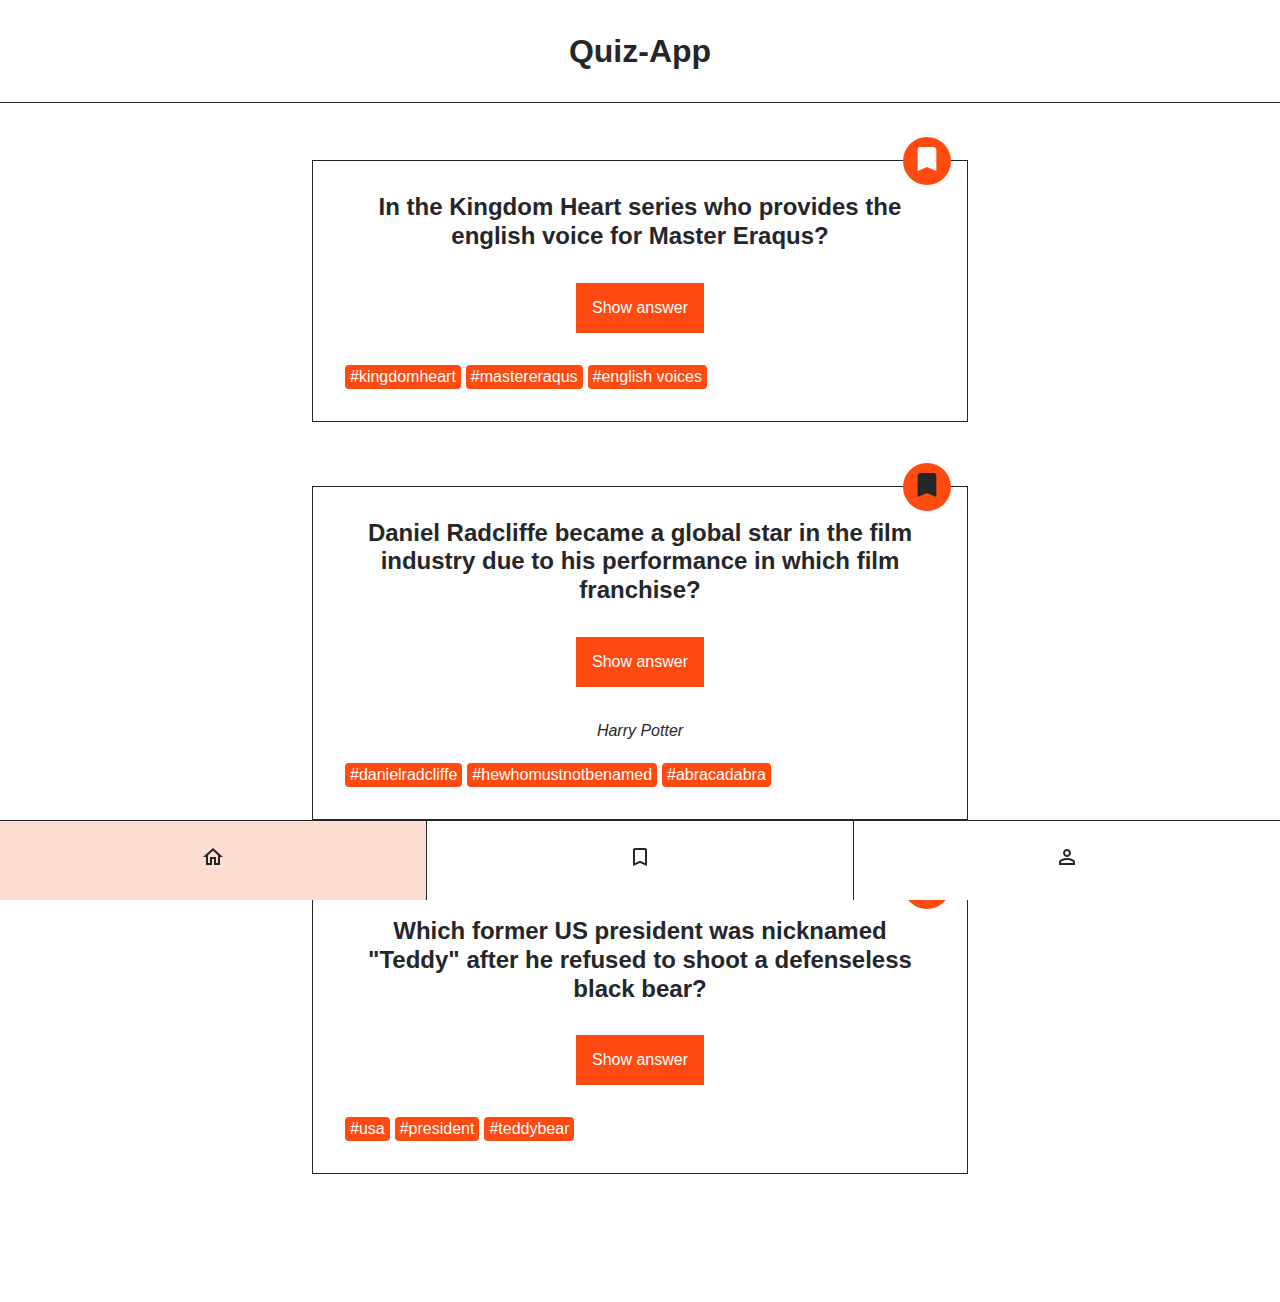
==== index.html @ a86061c1 ""initial commit"" ====
<!DOCTYPE html>
<html lang="en">
  <head>
    <meta charset="UTF-8" />
    <meta http-equiv="X-UA-Compatible" content="IE=edge" />
    <meta name="viewport" content="width=device-width, initial-scale=1.0" />
    <title>Quiz-App</title>
    <link rel="stylesheet" href="./styles.css" />
  </head>
  <body>
    <header class="header">
      <h1 class="header__title">Quiz-App</h1>
    </header>
    <main>
      <ul class="card-list">
        <!--
                FIRST CARD
              -->
        <li class="card-list__item">
          <article class="card">
            <h2 class="card__question">
              In the Kingdom Heart series who provides the english voice for
              Master Eraqus?
            </h2>
            <button class="card__button-answer" type="button">
              Show answer
            </button>
            <p class="card__answer">Mark Hamill</p>
            <ul class="card__tag-list">
              <li class="card__tag-list-item">#kingdomheart</li>
              <li class="card__tag-list-item">#mastereraqus</li>
              <li class="card__tag-list-item">#english voices</li>
            </ul>
            <div class="card__button-bookmark">
              <button class="bookmark" aria-label="bookmark" type="button">
                <svg
                  class="bookmark__icon"
                  xmlns="http://www.w3.org/2000/svg"
                  viewbox="0 0 24 24"
                >
                  <path
                    d="M17 3H7c-1.1 0-2 .9-2 2v16l7-3 7 3V5c0-1.1-.9-2-2-2z"
                  />
                </svg>
              </button>
            </div>
          </article>
        </li>
        <!--
                SECOND CARD
              -->
        <li class="card-list__item">
          <article class="card">
            <h2 class="card__question">
              Daniel Radcliffe became a global star in the film industry due to
              his performance in which film franchise?
            </h2>
            <button class="card__button-answer" type="button">
              Show answer
            </button>
            <p class="card__answer card__answer--active">Harry Potter</p>
            <ul class="card__tag-list">
              <li class="card__tag-list-item">#danielradcliffe</li>
              <li class="card__tag-list-item">#hewhomustnotbenamed</li>
              <li class="card__tag-list-item">#abracadabra</li>
            </ul>
            <div class="card__button-bookmark">
              <button
                class="bookmark bookmark--active"
                aria-label="bookmark"
                type="button"
              >
                <svg
                  class="bookmark__icon"
                  xmlns="http://www.w3.org/2000/svg"
                  viewbox="0 0 24 24"
                >
                  <path
                    d="M17 3H7c-1.1 0-2 .9-2 2v16l7-3 7 3V5c0-1.1-.9-2-2-2z"
                  />
                </svg>
              </button>
            </div>
          </article>
        </li>
        <!--
                THIRD CARD
              -->
        <li class="card-list__item">
          <article class="card">
            <h2 class="card__question">
              Which former US president was nicknamed &quot;Teddy&quot; after he
              refused to shoot a defenseless black bear?
            </h2>
            <button class="card__button-answer" type="button">
              Show answer
            </button>
            <p class="card__answer">Theodore Roosevelt</p>
            <ul class="card__tag-list">
              <li class="card__tag-list-item">#usa</li>
              <li class="card__tag-list-item">#president</li>
              <li class="card__tag-list-item">#teddybear</li>
            </ul>
            <div class="card__button-bookmark">
              <button class="bookmark" aria-label="bookmark" type="button">
                <svg
                  class="bookmark__icon"
                  xmlns="http://www.w3.org/2000/svg"
                  viewbox="0 0 24 24"
                >
                  <path
                    d="M17 3H7c-1.1 0-2 .9-2 2v16l7-3 7 3V5c0-1.1-.9-2-2-2z"
                  />
                </svg>
              </button>
            </div>
          </article>
        </li>
      </ul>
    </main>

    <nav class="navigation">
      <ul class="navigation__list">
        <li class="navigation__list-item navigation__list-item--active">
          <a
            class="navigation__link"
            href="/index.html"
            aria-label="go to home page"
          >
            <svg
              xmlns="http://www.w3.org/2000/svg"
              height="24px"
              viewbox="0 0 24 24"
              width="24px"
            >
              <path
                d="M12 5.69l5 4.5V18h-2v-6H9v6H7v-7.81l5-4.5M12 3L2 12h3v8h6v-6h2v6h6v-8h3L12 3z"
              />
            </svg>
          </a>
        </li>
        <li class="navigation__list-item">
          <a
            class="navigation__link"
            href="/bookmarks.html"
            aria-label="go to bookmarks page"
          >
            <svg
              xmlns="http://www.w3.org/2000/svg"
              height="24px"
              viewbox="0 0 24 24"
              width="24px"
            >
              <path
                d="M17 3H7c-1.1 0-2 .9-2 2v16l7-3 7 3V5c0-1.1-.9-2-2-2zm0 15l-5-2.18L7 18V5h10v13z"
              />
            </svg>
          </a>
        </li>
        <li class="navigation__list-item">
          <a
            class="navigation__link"
            href="/profile.html"
            aria-label="go to profile page"
          >
            <svg
              xmlns="http://www.w3.org/2000/svg"
              height="24px"
              viewbox="0 0 24 24"
              width="24px"
            >
              <path
                d="M12 6c1.1 0 2 .9 2 2s-.9 2-2 2-2-.9-2-2 .9-2 2-2m0 9c2.7 0 5.8 1.29 6 2v1H6v-.99c.2-.72 3.3-2.01 6-2.01m0-11C9.79 4 8 5.79 8 8s1.79 4 4 4 4-1.79 4-4-1.79-4-4-4zm0 9c-2.67 0-8 1.34-8 4v3h16v-3c0-2.66-5.33-4-8-4z"
              />
            </svg>
          </a>
        </li>
      </ul>
    </nav>
  </body>
</html>
---- styles.css ----
@import "./global.css";

@import "./components/bookmark/bookmark.css";
@import "./components/card-list/card-list.css";
@import "./components/card/card.css";
@import "./components/header/header.css";
@import "./components/navigation/navigation.css";
@import "./components/profile/profile.css";
@import "./components/counter-list/counter-list.css";
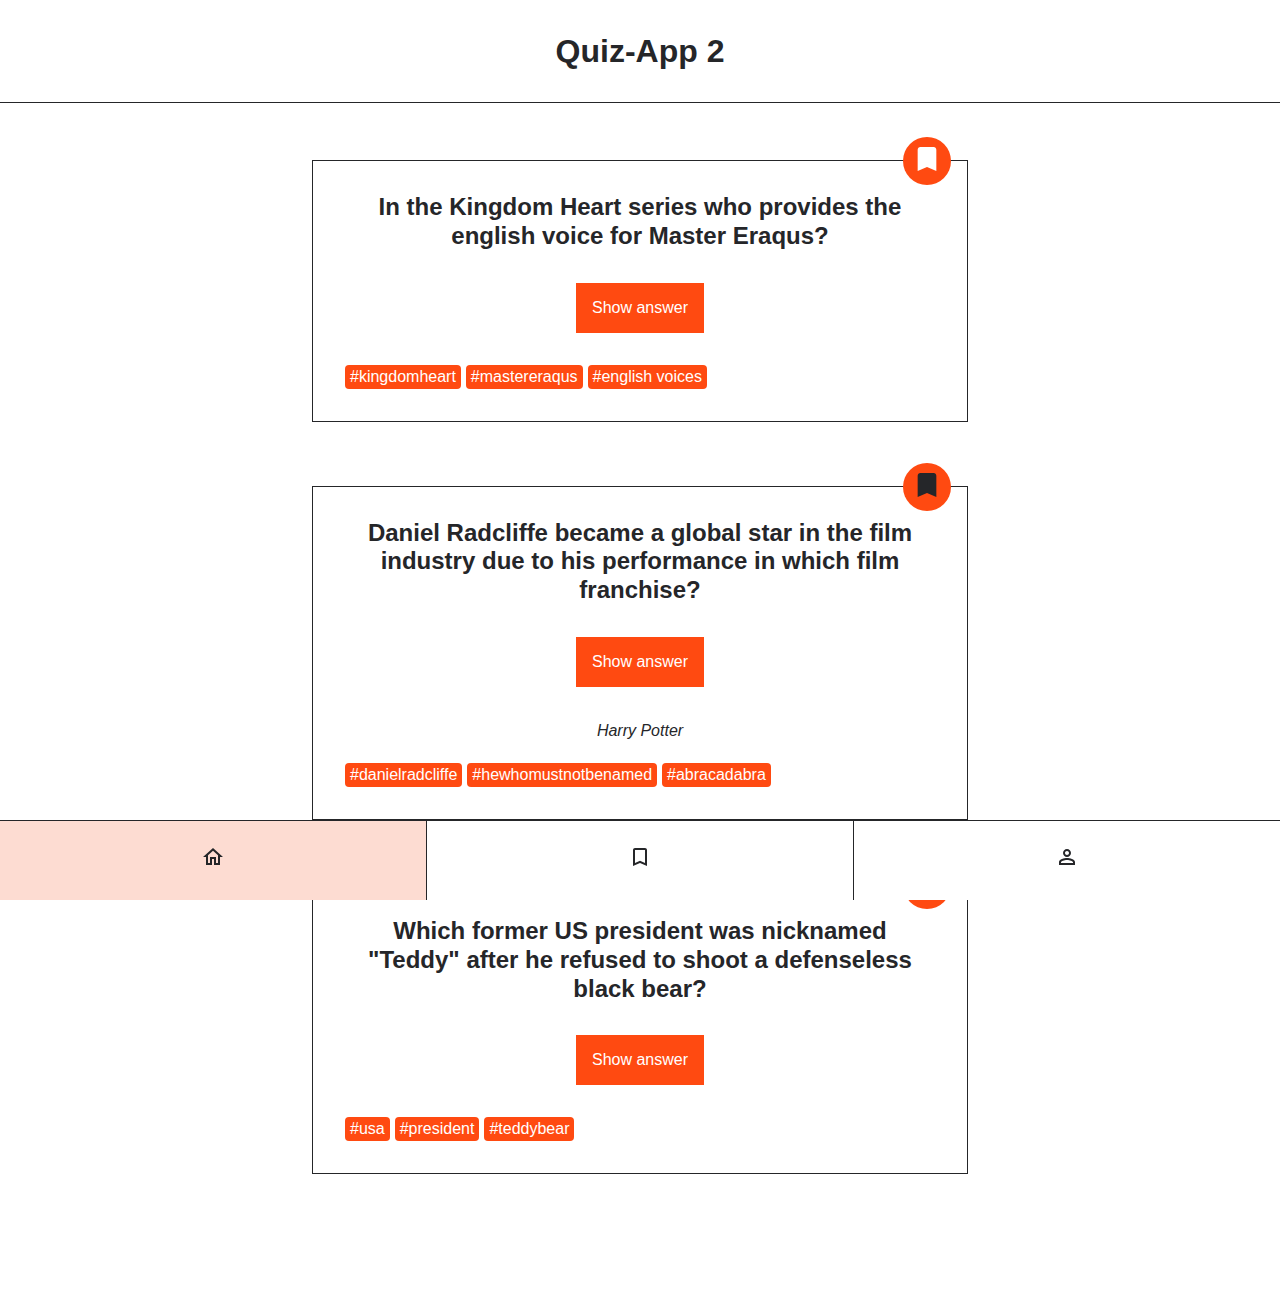
==== commit 600353b9: "new-hearder" ====
--- a/index.html
+++ b/index.html
@@ -9,7 +9,7 @@
   </head>
   <body>
     <header class="header">
-      <h1 class="header__title">Quiz-App</h1>
+      <h1 class="header__title">Quiz-App 2</h1>
     </header>
     <main>
       <ul class="card-list">
